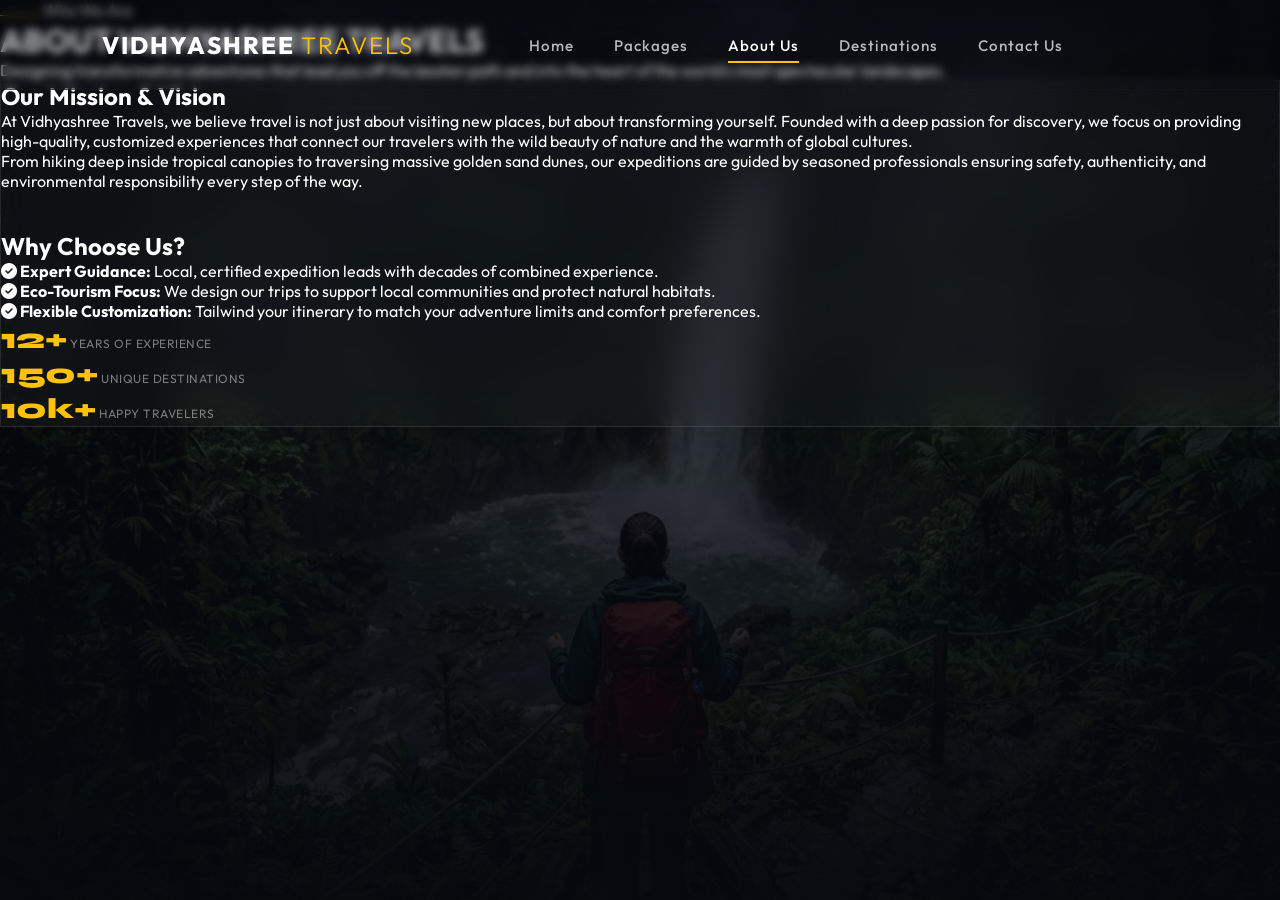
==== about.html @ 2313d45e "Auto-sync: updated about.html" ====
<!DOCTYPE html>
<html lang="en">
<head>
    <meta charset="UTF-8">
    <meta name="viewport" content="width=device-width, initial-scale=1.0">
    <title>About Us | Vidhyashree Travels</title>
    <!-- Google Fonts -->
    <link rel="preconnect" href="https://fonts.googleapis.com">
    <link rel="preconnect" href="https://fonts.gstatic.com" crossorigin>
    <link href="https://fonts.googleapis.com/css2?family=Outfit:wght@300;400;500;600;700;800&family=Syne:wght@700;800&display=swap" rel="stylesheet">
    <!-- FontAwesome for icons -->
    <link rel="stylesheet" href="https://cdnjs.cloudflare.com/ajax/libs/font-awesome/6.4.0/css/all.min.css">
    <!-- Main Stylesheet -->
    <link rel="stylesheet" href="styles.css">
</head>
<body class="sub-page">
    <!-- Static Background Image for consistent theme -->
    <div class="bg-slides">
        <div class="bg-slide active" style="background-image: url('assets/hero-bg.png');"></div>
    </div>
    <div class="bg-overlay"></div>

    <!-- Header Navigation -->
    <header class="site-header">
        <div class="logo">
            <a href="index.html" id="header-logo">
                <span class="logo-bold">VIDHYASHREE</span>
                <span class="logo-light">TRAVELS</span>
            </a>
        </div>
        <nav class="nav-menu">
            <ul>
                <li><a href="index.html" class="nav-link">Home</a></li>
                <li><a href="packages.html" class="nav-link">Packages</a></li>
                <li><a href="about.html" class="nav-link active">About Us</a></li>
                <li><a href="destinations.html" class="nav-link">Destinations</a></li>
                <li><a href="contact.html" class="nav-link">Contact Us</a></li>
            </ul>
        </nav>
        <div class="header-actions">
            <button class="mobile-menu-toggle" aria-label="Toggle Menu" id="btn-menu-toggle">
                <span class="bar"></span>
                <span class="bar"></span>
                <span class="bar"></span>
            </button>
        </div>
    </header>

    <!-- Main Content Container -->
    <main class="page-main-content">
        <div class="page-header-container">
            <span class="page-subtitle"><span class="sub-line"></span> Who We Are</span>
            <h1 class="page-main-title">ABOUT VIDHYASHREE TRAVELS</h1>
            <p class="page-description">Designing transformative adventures that lead you off the beaten path and into the heart of the world's most spectacular landscapes.</p>
        </div>

        <!-- About Details Panel -->
        <div class="about-main-container glass-panel">
            <div class="about-text-content">
                <h2>Our Mission & Vision</h2>
                <p>At Vidhyashree Travels, we believe travel is not just about visiting new places, but about transforming yourself. Founded with a deep passion for discovery, we focus on providing high-quality, customized experiences that connect our travelers with the wild beauty of nature and the warmth of global cultures.</p>
                <p>From hiking deep inside tropical canopies to traversing massive golden sand dunes, our expeditions are guided by seasoned professionals ensuring safety, authenticity, and environmental responsibility every step of the way.</p>
                
                <h2 style="margin-top: 2.5rem;">Why Choose Us?</h2>
                <ul class="why-us-list">
                    <li><i class="fa-solid fa-circle-check"></i> <strong>Expert Guidance:</strong> Local, certified expedition leads with decades of combined experience.</li>
                    <li><i class="fa-solid fa-circle-check"></i> <strong>Eco-Tourism Focus:</strong> We design our trips to support local communities and protect natural habitats.</li>
                    <li><i class="fa-solid fa-circle-check"></i> <strong>Flexible Customization:</strong> Tailwind your itinerary to match your adventure limits and comfort preferences.</li>
                </ul>
            </div>

            <!-- Stats Showcase -->
            <div class="about-stats-panel">
                <div class="stat-large">
                    <span class="stat-num">12+</span>
                    <span class="stat-label">Years of Experience</span>
                </div>
                <div class="stat-large">
                    <span class="stat-num">150+</span>
                    <span class="stat-label">Unique Destinations</span>
                </div>
                <div class="stat-large">
                    <span class="stat-num">10k+</span>
                    <span class="stat-label">Happy Travelers</span>
                </div>
            </div>
        </div>
    </main>

    <!-- Script imports -->
    <script src="script.js"></script>
</body>
</html>
---- styles.css ----
/* -------------------------------------------------------------
   Vidhyashree Travels - Core CSS Stylesheet
   Premium Glassmorphic Design System
------------------------------------------------------------- */

/* Custom Fonts & Variables */
:root {
    --font-primary: 'Outfit', sans-serif;
    --font-display: 'Syne', sans-serif;

    /* Colors */
    --color-bg-dark: #07090e;
    --color-primary: hsl(45, 100%, 52%); /* Vibrant Gold */
    --color-primary-hover: hsl(45, 100%, 45%);
    --color-text-white: #ffffff;
    --color-text-muted: rgba(255, 255, 255, 0.7);
    --color-text-dim: rgba(255, 255, 255, 0.45);
    
    /* Glassmorphism */
    --glass-bg: rgba(255, 255, 255, 0.05);
    --glass-bg-hover: rgba(255, 255, 255, 0.08);
    --glass-border: rgba(255, 255, 255, 0.1);
    --glass-border-focus: rgba(255, 255, 255, 0.25);
    --glass-shadow: 0 8px 32px 0 rgba(0, 0, 0, 0.37);
    --glass-blur: blur(12px);
    
    /* Transitions */
    --transition-fast: 0.25s cubic-bezier(0.4, 0, 0.2, 1);
    --transition-medium: 0.5s cubic-bezier(0.4, 0, 0.2, 1);
    --transition-slow: 0.8s cubic-bezier(0.4, 0, 0.2, 1);
    
    /* Layout */
    --header-height: 90px;
    --side-padding: 8%;
}

/* Reset and Global Setup */
* {
    margin: 0;
    padding: 0;
    box-sizing: border-box;
}

html {
    scroll-behavior: smooth;
    overflow-x: hidden;
}

body {
    font-family: var(--font-primary);
    background-color: var(--color-bg-dark);
    color: var(--color-text-white);
    min-height: 100vh;
    overflow-x: hidden;
    position: relative;
}

a {
    color: inherit;
    text-decoration: none;
}

button {
    background: none;
    border: none;
    font-family: inherit;
    color: inherit;
    cursor: pointer;
    outline: none;
}

ul {
    list-style: none;
}

/* -------------------------------------------------------------
   Background Image Slideshow System
------------------------------------------------------------- */
.bg-slides {
    position: fixed;
    top: 0;
    left: 0;
    width: 100%;
    height: 100%;
    z-index: -2;
    overflow: hidden;
}

.bg-slide {
    position: absolute;
    top: 0;
    left: 0;
    width: 100%;
    height: 100%;
    background-size: cover;
    background-position: center;
    background-repeat: no-repeat;
    opacity: 0;
    transform: scale(1.1);
    transition: opacity var(--transition-slow), transform 10s ease-out;
}

.bg-slide.active {
    opacity: 0.35; /* Dark, moody overlay image opacity */
    transform: scale(1.0);
    z-index: -1;
}

.bg-overlay {
    position: fixed;
    top: 0;
    left: 0;
    width: 100%;
    height: 100%;
    z-index: -1;
    background: linear-gradient(
        to bottom, 
        rgba(7, 9, 14, 0.8) 0%,
        rgba(7, 9, 14, 0.45) 50%,
        rgba(7, 9, 14, 0.9) 100%
    );
}

/* -------------------------------------------------------------
   Site Header & Navigation
------------------------------------------------------------- */
.site-header {
    width: 100%;
    height: var(--header-height);
    display: flex;
    justify-content: space-between;
    align-items: center;
    padding: 0 var(--side-padding);
    position: fixed;
    top: 0;
    left: 0;
    z-index: 100;
    background: linear-gradient(to bottom, rgba(7, 9, 14, 0.5), transparent);
    backdrop-filter: blur(4px);
    border-bottom: 1px solid rgba(255, 255, 255, 0.03);
}

.logo {
    font-size: 1.5rem;
    font-weight: 800;
    letter-spacing: 2px;
}

.logo-bold {
    color: var(--color-text-white);
}

.logo-light {
    color: var(--color-primary);
    font-weight: 300;
}

.nav-menu ul {
    display: flex;
    gap: 2.5rem;
}

.nav-link {
    font-size: 0.95rem;
    font-weight: 500;
    letter-spacing: 1px;
    color: var(--color-text-muted);
    transition: color var(--transition-fast);
    position: relative;
    padding: 0.5rem 0;
}

.nav-link:hover, .nav-link.active {
    color: var(--color-text-white);
}

.nav-link::after {
    content: '';
    position: absolute;
    bottom: 0;
    left: 0;
    width: 0;
    height: 2px;
    background-color: var(--color-primary);
    transition: width var(--transition-fast);
}

.nav-link:hover::after, .nav-link.active::after {
    width: 100%;
}

.header-actions {
    display: flex;
    align-items: center;
    gap: 1.5rem;
}

.icon-btn {
    width: 44px;
    height: 44px;
    display: flex;
    justify-content: center;
    align-items: center;
    border-radius: 50%;
    border: 1px solid var(--glass-border);
    background: var(--glass-bg);
    font-size: 1rem;
    transition: all var(--transition-fast);
}

.icon-btn:hover {
    background: var(--color-primary);
    color: var(--color-bg-dark);
    border-color: var(--color-primary);
    transform: translateY(-2px);
}

.mobile-menu-toggle {
    display: none;
    flex-direction: column;
    justify-content: space-between;
    width: 30px;
    height: 21px;
}

.mobile-menu-toggle .bar {
    height: 3px;
    width: 100%;
    background-color: var(--color-text-white);
    border-radius: 10px;
    transition: all var(--transition-fast);
}

/* -------------------------------------------------------------
   Hero Container
------------------------------------------------------------- */
.hero-container {
    min-height: 100vh;
    padding: calc(var(--header-height) + 2rem) var(--side-padding) 3rem var(--side-padding);
    display: grid;
    grid-template-columns: 1.1fr 0.9fr;
    align-items: center;
    gap: 4rem;
}

.hero-content {
    display: flex;
    flex-direction: column;
    justify-content: center;
    height: 100%;
}

/* Text Slideshow System */
.text-slider {
    position: relative;
    min-height: 380px; /* Pre-allocates text height to prevent content layout shifts */
}

.text-slide-item {
    position: absolute;
    top: 0;
    left: 0;
    width: 100%;
    opacity: 0;
    pointer-events: none;
    transform: translateY(30px);
    transition: opacity var(--transition-medium), transform var(--transition-medium);
}

.text-slide-item.active {
    opacity: 1;
    pointer-events: auto;
    transform: translateY(0);
    position: relative;
}

.subtitle {
    display: flex;
    align-items: center;
    gap: 1rem;
    font-size: 0.9rem;
    text-transform: uppercase;
    letter-spacing: 3px;
    color: var(--color-primary);
    font-weight: 600;
    margin-bottom: 1.5rem;
}

.sub-line {
    display: inline-block;
    width: 40px;
    height: 1.5px;
    background-color: var(--color-primary);
}

.main-title {
    font-family: var(--font-display);
    font-size: 4.8rem;
    line-height: 1.05;
    font-weight: 800;
    letter-spacing: -1px;
    margin-bottom: 2rem;
    text-transform: uppercase;
}

.description {
    font-size: 1.05rem;
    line-height: 1.7;
    color: var(--color-text-muted);
    max-width: 540px;
}

/* Call To Action Container */
.cta-actions {
    display: flex;
    align-items: center;
    gap: 1.5rem;
    margin-top: 2.5rem;
}

.save-badge-btn {
    width: 56px;
    height: 56px;
    border-radius: 50%;
    background: var(--color-primary);
    color: var(--color-bg-dark);
    display: flex;
    justify-content: center;
    align-items: center;
    font-size: 1.25rem;
    transition: all var(--transition-fast);
    box-shadow: 0 4px 15px rgba(255, 193, 7, 0.3);
}

.save-badge-btn:hover {
    transform: scale(1.08) rotate(-10deg);
    background: var(--color-text-white);
    box-shadow: 0 4px 20px rgba(255, 255, 255, 0.4);
}

.primary-cta-btn {
    height: 56px;
    padding: 0 2.5rem;
    border-radius: 30px;
    border: 1px solid var(--glass-border);
    background: var(--glass-bg);
    display: flex;
    align-items: center;
    gap: 1.25rem;
    font-weight: 700;
    font-size: 0.9rem;
    letter-spacing: 2px;
    transition: all var(--transition-fast);
    backdrop-filter: var(--glass-blur);
}

.primary-cta-btn:hover {
    border-color: var(--color-text-white);
    background: var(--color-text-white);
    color: var(--color-bg-dark);
    transform: translateX(5px);
}

.primary-cta-btn i {
    font-size: 0.85rem;
    transition: transform var(--transition-fast);
}

.primary-cta-btn:hover i {
    transform: translateX(4px);
}

/* -------------------------------------------------------------
   Carousel Cards Showcase
------------------------------------------------------------- */
.carousel-showcase {
    display: flex;
    flex-direction: column;
    gap: 2.5rem;
    height: 100%;
    justify-content: flex-end;
}

.cards-track {
    display: flex;
    gap: 1.25rem;
    height: 380px;
    align-items: flex-end;
    overflow: visible;
}

.carousel-card {
    flex: 0 0 160px;
    height: 240px;
    border-radius: 20px;
    overflow: hidden;
    position: relative;
    cursor: pointer;
    border: 1px solid var(--glass-border);
    transition: all var(--transition-medium);
    box-shadow: var(--glass-shadow);
}

.carousel-card:hover {
    transform: translateY(-10px);
    border-color: var(--glass-border-focus);
}

.carousel-card.active {
    flex: 0 0 220px;
    height: 320px;
    border-color: var(--color-primary);
    box-shadow: 0 10px 30px rgba(255, 193, 7, 0.15);
}

.card-bg {
    position: absolute;
    top: 0;
    left: 0;
    width: 100%;
    height: 100%;
    background-size: cover;
    background-position: center;
    transition: transform var(--transition-slow);
}

.carousel-card:hover .card-bg {
    transform: scale(1.1);
}

/* Custom dark overlay on card backgrounds */
.carousel-card::after {
    content: '';
    position: absolute;
    top: 0;
    left: 0;
    width: 100%;
    height: 100%;
    background: linear-gradient(to top, rgba(7, 9, 14, 0.8) 0%, rgba(7, 9, 14, 0) 60%);
    z-index: 1;
}

.card-info {
    position: absolute;
    bottom: 20px;
    left: 20px;
    z-index: 2;
    display: flex;
    flex-direction: column;
    gap: 0.25rem;
}

.card-num {
    font-size: 0.9rem;
    font-weight: 500;
    color: var(--color-primary);
}

.card-title {
    font-size: 1.15rem;
    font-weight: 700;
    letter-spacing: 0.5px;
    color: var(--color-text-white);
    opacity: 0.85;
    transition: opacity var(--transition-fast);
}

.carousel-card.active .card-title {
    opacity: 1;
    font-size: 1.3rem;
}

/* Slider Controls & Progress Panel */
.slider-panel {
    display: flex;
    align-items: center;
    gap: 2.5rem;
    margin-top: 1rem;
}

.arrow-buttons {
    display: flex;
    gap: 1rem;
}

.slider-arrow {
    width: 48px;
    height: 48px;
    border-radius: 50%;
    border: 1px solid var(--glass-border);
    display: flex;
    justify-content: center;
    align-items: center;
    font-size: 0.9rem;
    transition: all var(--transition-fast);
    backdrop-filter: var(--glass-blur);
}

.slider-arrow:hover {
    border-color: var(--color-text-white);
    background: var(--color-text-white);
    color: var(--color-bg-dark);
    transform: scale(1.05);
}

.progress-bar-container {
    flex: 1;
    height: 2px;
    background: rgba(255, 255, 255, 0.1);
    position: relative;
    border-radius: 2px;
}

.progress-bar-fill {
    position: absolute;
    top: 0;
    left: 0;
    height: 100%;
    width: 20%; /* Will be set dynamically by Javascript */
    background: var(--color-primary);
    box-shadow: 0 0 8px var(--color-primary);
    border-radius: 2px;
    transition: width var(--transition-medium);
}

.slide-indicator {
    font-family: var(--font-display);
    font-size: 2.5rem;
    font-weight: 800;
    letter-spacing: -1px;
    color: var(--color-text-white);
    min-width: 50px;
    text-align: right;
}

/* -------------------------------------------------------------
   Glassmorphism Modal System
------------------------------------------------------------- */
.modal-overlay {
    position: fixed;
    top: 0;
    left: 0;
    width: 100%;
    height: 100%;
    background: rgba(7, 9, 14, 0.7);
    backdrop-filter: blur(15px);
    z-index: 200;
    display: flex;
    justify-content: center;
    align-items: center;
    opacity: 0;
    pointer-events: none;
    transition: opacity var(--transition-medium);
    padding: 1.5rem;
}

.modal-overlay.active {
    opacity: 1;
    pointer-events: auto;
}

.modal-box {
    width: 100%;
    max-width: 600px;
    background: rgba(20, 24, 35, 0.65);
    border: 1px solid var(--glass-border);
    border-radius: 28px;
    padding: 3rem;
    position: relative;
    box-shadow: var(--glass-shadow);
    transform: translateY(40px);
    transition: transform var(--transition-medium);
}

.modal-overlay.active .modal-box {
    transform: translateY(0);
}

.glass-panel {
    background: rgba(255, 255, 255, 0.03);
    backdrop-filter: blur(20px);
    border: 1px solid var(--glass-border);
}

.modal-close {
    position: absolute;
    top: 25px;
    right: 25px;
    font-size: 2rem;
    color: var(--color-text-dim);
    line-height: 1;
    transition: color var(--transition-fast);
}

.modal-close:hover {
    color: var(--color-text-white);
}

/* Form Styles */
.modal-box h2 {
    font-family: var(--font-display);
    font-size: 2rem;
    text-transform: uppercase;
    letter-spacing: 1px;
    margin-bottom: 0.5rem;
}

.modal-header p {
    color: var(--color-text-muted);
    font-size: 0.95rem;
    margin-bottom: 2rem;
}

.inquiry-form {
    display: flex;
    flex-direction: column;
    gap: 1.25rem;
    transition: opacity var(--transition-fast);
}

.form-group {
    display: flex;
    flex-direction: column;
    gap: 0.5rem;
}

.form-row {
    display: grid;
    grid-template-columns: 1fr 1fr;
    gap: 1.25rem;
}

label {
    font-size: 0.85rem;
    text-transform: uppercase;
    letter-spacing: 1.5px;
    color: var(--color-text-muted);
    font-weight: 600;
}

input, select, textarea {
    width: 100%;
    padding: 1rem 1.25rem;
    border-radius: 12px;
    border: 1px solid var(--glass-border);
    background: rgba(255, 255, 255, 0.02);
    color: var(--color-text-white);
    font-family: inherit;
    font-size: 0.95rem;
    transition: all var(--transition-fast);
}

input:focus, select:focus, textarea:focus {
    border-color: var(--color-primary);
    background: rgba(255, 255, 255, 0.05);
    outline: none;
    box-shadow: 0 0 10px rgba(255, 193, 7, 0.1);
}

select option {
    background-color: #141823;
    color: var(--color-text-white);
}

textarea {
    resize: none;
}

.submit-btn {
    background: var(--color-primary);
    color: var(--color-bg-dark);
    font-weight: 700;
    font-size: 0.95rem;
    letter-spacing: 2px;
    text-transform: uppercase;
    padding: 1.15rem;
    border-radius: 12px;
    transition: all var(--transition-fast);
    margin-top: 1rem;
    box-shadow: 0 4px 15px rgba(255, 193, 7, 0.25);
}

.submit-btn:hover {
    background: var(--color-text-white);
    color: var(--color-bg-dark);
    box-shadow: 0 4px 20px rgba(255, 255, 255, 0.3);
    transform: translateY(-2px);
}

/* Success State */
.success-message {
    display: none;
    flex-direction: column;
    align-items: center;
    text-align: center;
    padding: 2rem 0;
}

.success-message i {
    font-size: 4rem;
    color: #2ecc71;
    margin-bottom: 1.5rem;
    animation: scaleUp 0.5s ease;
}

.success-message h3 {
    font-size: 1.5rem;
    margin-bottom: 0.75rem;
}

.success-message p {
    color: var(--color-text-muted);
    max-width: 380px;
    line-height: 1.6;
}

/* Search Modal Specifics */
#search-modal .search-input-wrapper {
    display: flex;
    gap: 0.75rem;
    margin: 2rem 0 1.5rem 0;
}

#search-modal input {
    font-size: 1.2rem;
    padding: 1.15rem 1.5rem;
    border-radius: 16px;
}

.search-submit {
    width: 60px;
    height: 60px;
    border-radius: 16px;
    background: var(--color-primary);
    color: var(--color-bg-dark);
    display: flex;
    justify-content: center;
    align-items: center;
    font-size: 1.25rem;
    transition: all var(--transition-fast);
}

.search-submit:hover {
    background: var(--color-text-white);
    transform: scale(1.03);
}

.trending-tags {
    display: flex;
    gap: 0.75rem;
    align-items: center;
    flex-wrap: wrap;
}

.trending-tags span {
    font-size: 0.85rem;
    color: var(--color-text-dim);
}

.tag {
    font-size: 0.85rem;
    padding: 0.4rem 1rem;
    border-radius: 20px;
    border: 1px solid var(--glass-border);
    background: var(--glass-bg);
    transition: all var(--transition-fast);
}

.tag:hover {
    border-color: var(--color-primary);
    color: var(--color-primary);
}

/* -------------------------------------------------------------
   Content Panels (About, Packages, Contact)
------------------------------------------------------------- */
.content-panel {
    position: fixed;
    top: 0;
    right: 0;
    width: 100%;
    max-width: 500px;
    height: 100%;
    z-index: 150;
    transform: translateX(100%);
    transition: transform var(--transition-medium);
}

.content-panel.active {
    transform: translateX(0);
}

.panel-content {
    width: 100%;
    height: 100%;
    padding: calc(var(--header-height) + 2rem) 3rem 3rem 3rem;
    display: flex;
    flex-direction: column;
    justify-content: center;
    border-left: 1px solid var(--glass-border);
    box-shadow: -10px 0 30px rgba(0, 0, 0, 0.5);
}

.panel-close {
    position: absolute;
    top: calc(var(--header-height) - 45px);
    left: 30px;
    font-size: 2rem;
    color: var(--color-text-dim);
    transition: color var(--transition-fast);
}

.panel-close:hover {
    color: var(--color-text-white);
}

.panel-content h2 {
    font-family: var(--font-display);
    font-size: 2.2rem;
    text-transform: uppercase;
    letter-spacing: 1px;
    margin-bottom: 1.5rem;
    border-bottom: 2px solid var(--color-primary);
    padding-bottom: 0.5rem;
    display: inline-block;
}

.panel-content p {
    font-size: 1rem;
    line-height: 1.8;
    color: var(--color-text-muted);
    margin-bottom: 2rem;
}

/* Stats */
.panel-stats {
    display: grid;
    grid-template-columns: repeat(3, 1fr);
    gap: 1.5rem;
    margin-top: 1rem;
}

.stat {
    display: flex;
    flex-direction: column;
    align-items: center;
    text-align: center;
    padding: 1rem;
    border-radius: 16px;
    background: rgba(255, 255, 255, 0.02);
    border: 1px solid var(--glass-border);
}

.stat-num {
    font-family: var(--font-display);
    font-size: 1.8rem;
    font-weight: 800;
    color: var(--color-primary);
}

.stat-label {
    font-size: 0.75rem;
    text-transform: uppercase;
    letter-spacing: 0.5px;
    color: var(--color-text-dim);
    margin-top: 0.25rem;
}

/* Packages Grid */
.packages-grid {
    display: flex;
    flex-direction: column;
    gap: 1.25rem;
    overflow-y: auto;
    padding-right: 0.5rem;
}

.packages-grid::-webkit-scrollbar {
    width: 4px;
}

.packages-grid::-webkit-scrollbar-thumb {
    background: var(--glass-border);
    border-radius: 4px;
}

.package-card {
    padding: 1.5rem;
    border-radius: 16px;
    background: rgba(255, 255, 255, 0.02);
    border: 1px solid var(--glass-border);
    display: flex;
    flex-direction: column;
    gap: 0.5rem;
    transition: all var(--transition-fast);
}

.package-card:hover {
    border-color: var(--glass-border-focus);
    background: rgba(255, 255, 255, 0.04);
}

.package-card h4 {
    font-size: 1.15rem;
    font-weight: 700;
}

.package-card .price {
    font-size: 0.95rem;
    color: var(--color-primary);
    font-weight: 600;
}

.package-card p {
    font-size: 0.85rem;
    line-height: 1.6;
    margin-bottom: 0.5rem;
}

.package-book {
    align-self: flex-start;
    padding: 0.5rem 1.25rem;
    border-radius: 20px;
    background: var(--glass-bg);
    border: 1px solid var(--glass-border);
    font-size: 0.8rem;
    font-weight: 600;
    letter-spacing: 1px;
    text-transform: uppercase;
    transition: all var(--transition-fast);
}

.package-book:hover {
    background: var(--color-primary);
    color: var(--color-bg-dark);
    border-color: var(--color-primary);
}

/* Contact Details */
.contact-details {
    display: flex;
    flex-direction: column;
    gap: 1rem;
    margin-bottom: 2rem;
}

.contact-details p {
    margin-bottom: 0;
    display: flex;
    align-items: center;
    gap: 1rem;
    font-size: 0.95rem;
}

.contact-details i {
    color: var(--color-primary);
    font-size: 1.1rem;
    width: 20px;
}

.social-links {
    display: flex;
    gap: 1.25rem;
    margin-top: 1rem;
}

.social-links a {
    width: 44px;
    height: 44px;
    border-radius: 50%;
    border: 1px solid var(--glass-border);
    display: flex;
    justify-content: center;
    align-items: center;
    font-size: 1.1rem;
    transition: all var(--transition-fast);
}

.social-links a:hover {
    border-color: var(--color-primary);
    color: var(--color-primary);
    transform: translateY(-3px);
}

/* -------------------------------------------------------------
   Media Queries & Mobile Optimization
------------------------------------------------------------- */
@media (max-width: 1200px) {
    .main-title {
        font-size: 3.8rem;
    }
    .hero-container {
        gap: 2rem;
    }
}

@media (max-width: 992px) {
    :root {
        --header-height: 80px;
    }
    
    .hero-container {
        grid-template-columns: 1fr;
        grid-template-rows: auto auto;
        padding-top: calc(var(--header-height) + 1rem);
        gap: 3rem;
        text-align: center;
    }
    
    .hero-content {
        align-items: center;
    }
    
    .text-slider {
        min-height: 260px;
    }
    
    .text-slide-item {
        position: relative;
        display: none;
    }
    
    .text-slide-item.active {
        display: block;
    }
    
    .subtitle {
        justify-content: center;
    }
    
    .description {
        margin: 0 auto;
    }
    
    .cta-actions {
        justify-content: center;
    }
    
    .carousel-showcase {
        width: 100%;
        align-items: center;
    }
    
    .cards-track {
        justify-content: center;
        width: 100%;
    }
    
    .slider-panel {
        width: 100%;
        max-width: 500px;
    }
}

@media (max-width: 768px) {
    --side-padding: 5%;
    
    .nav-menu {
        position: fixed;
        top: var(--header-height);
        left: 0;
        width: 100%;
        height: calc(100vh - var(--header-height));
        background: rgba(7, 9, 14, 0.95);
        backdrop-filter: blur(15px);
        transform: translateY(-100%);
        transition: transform var(--transition-medium);
        z-index: 99;
        display: flex;
        justify-content: center;
        align-items: center;
        border-top: 1px solid var(--glass-border);
    }
    
    .nav-menu.active {
        transform: translateY(0);
    }
    
    .nav-menu ul {
        flex-direction: column;
        align-items: center;
        gap: 2rem;
    }
    
    .nav-link {
        font-size: 1.25rem;
    }
    
    .mobile-menu-toggle {
        display: flex;
    }
    
    /* Toggle Active State */
    .mobile-menu-toggle.active .bar:nth-child(1) {
        transform: translateY(9px) rotate(45deg);
    }
    
    .mobile-menu-toggle.active .bar:nth-child(2) {
        opacity: 0;
    }
    
    .mobile-menu-toggle.active .bar:nth-child(3) {
        transform: translateY(-9px) rotate(-45deg);
    }
    
    .main-title {
        font-size: 2.8rem;
    }
    
    .cards-track {
        height: 280px;
    }
    
    .carousel-card {
        flex: 0 0 110px;
        height: 180px;
        border-radius: 12px;
    }
    
    .carousel-card.active {
        flex: 0 0 150px;
        height: 240px;
    }
    
    .card-title {
        font-size: 0.95rem;
    }
    
    .carousel-card.active .card-title {
        font-size: 1.05rem;
    }
    
    .modal-box {
        padding: 2rem;
        border-radius: 20px;
    }
    
    .form-row {
        grid-template-columns: 1fr;
        gap: 1.25rem;
    }
    
    .content-panel {
        max-width: 100%;
    }
}

/* -------------------------------------------------------------
   Keyframes Animations
------------------------------------------------------------- */
@keyframes scaleUp {
    from {
        transform: scale(0.8);
        opacity: 0;
    }
    to {
        transform: scale(1);
        opacity: 1;
    }
}
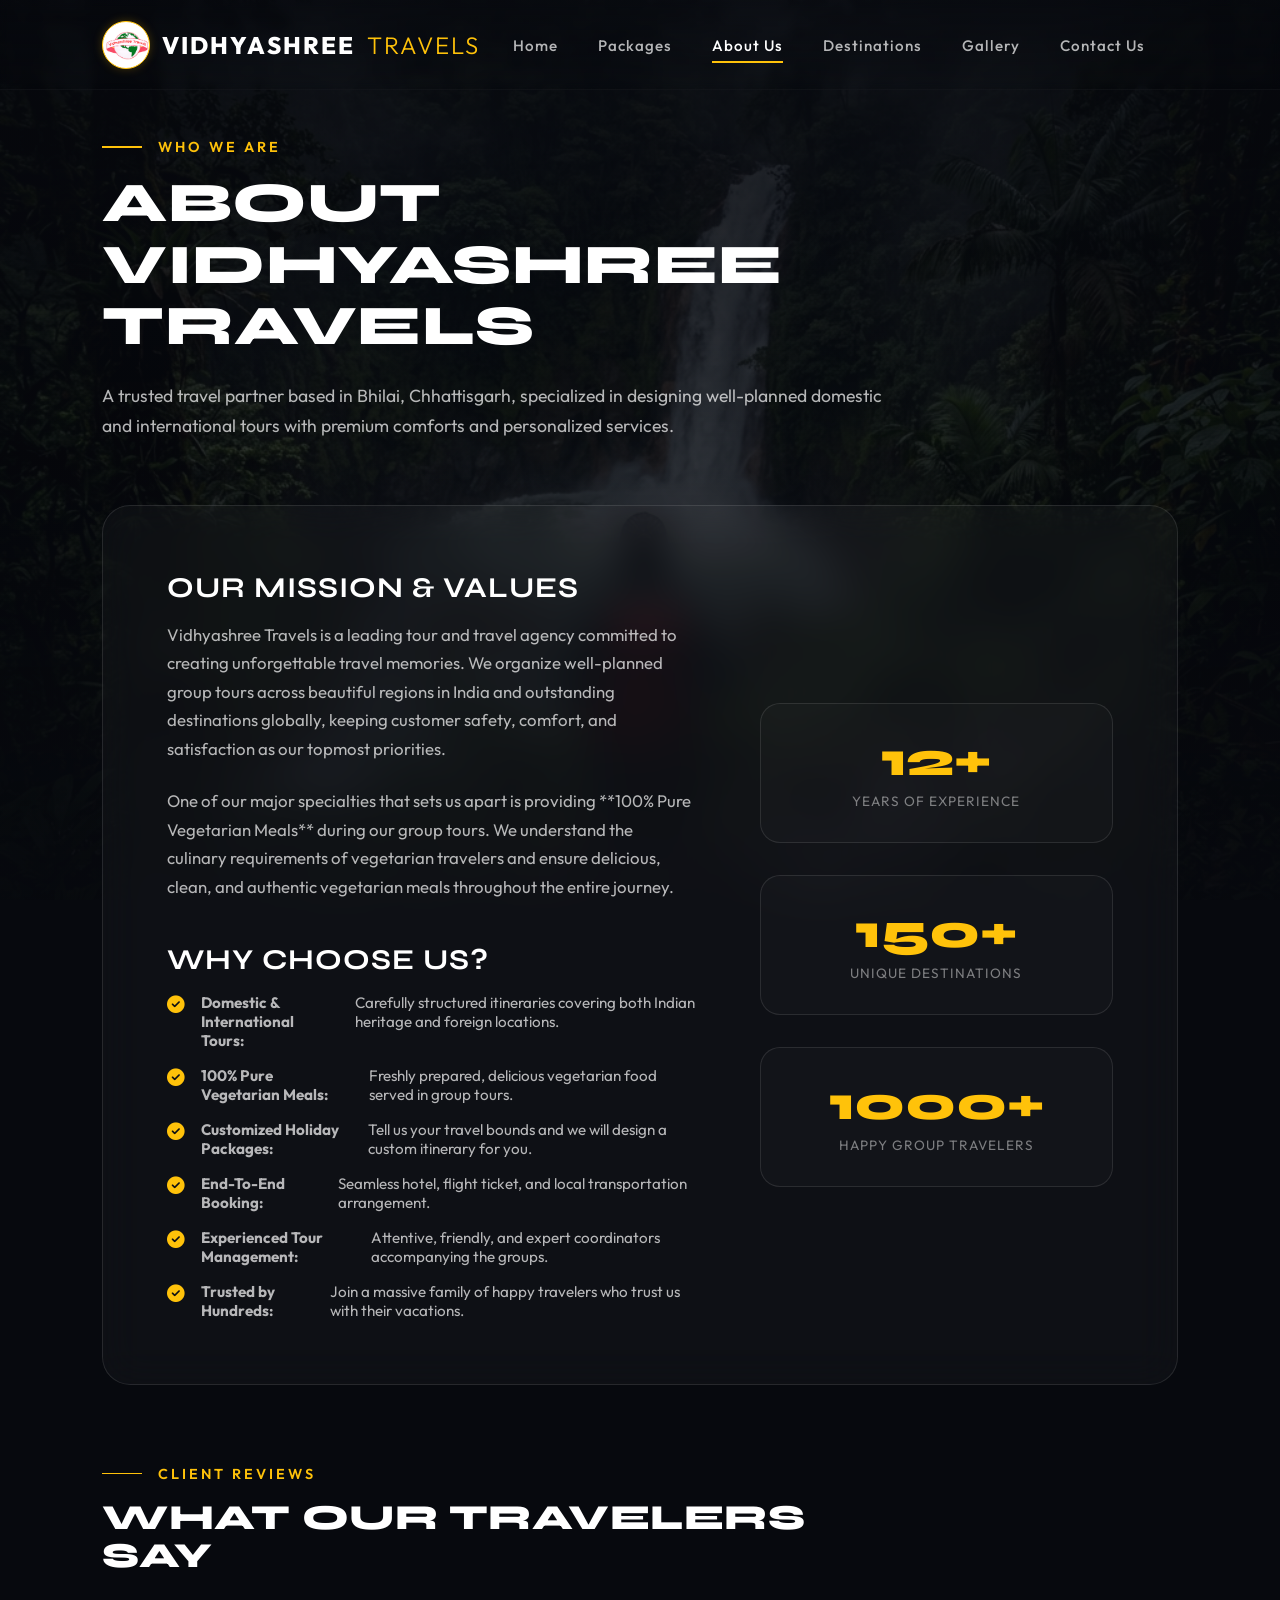
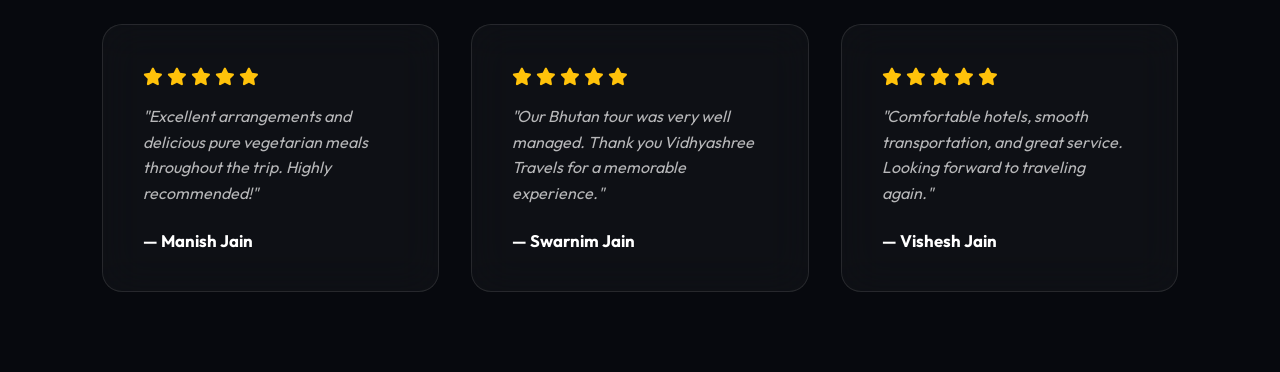
==== commit b1bd6211: "Auto-sync: updated about.html" ====
--- a/about.html
+++ b/about.html
@@ -24,6 +24,7 @@
     <header class="site-header">
         <div class="logo">
             <a href="index.html" id="header-logo">
+                <img src="assets/logo.png" alt="Vidhyashree Travels Logo" class="logo-img">
                 <span class="logo-bold">VIDHYASHREE</span>
                 <span class="logo-light">TRAVELS</span>
             </a>
@@ -34,6 +35,7 @@
                 <li><a href="packages.html" class="nav-link">Packages</a></li>
                 <li><a href="about.html" class="nav-link active">About Us</a></li>
                 <li><a href="destinations.html" class="nav-link">Destinations</a></li>
+                <li><a href="gallery.html" class="nav-link">Gallery</a></li>
                 <li><a href="contact.html" class="nav-link">Contact Us</a></li>
             </ul>
         </nav>
@@ -51,21 +53,24 @@
         <div class="page-header-container">
             <span class="page-subtitle"><span class="sub-line"></span> Who We Are</span>
             <h1 class="page-main-title">ABOUT VIDHYASHREE TRAVELS</h1>
-            <p class="page-description">Designing transformative adventures that lead you off the beaten path and into the heart of the world's most spectacular landscapes.</p>
+            <p class="page-description">A trusted travel partner based in Bhilai, Chhattisgarh, specialized in designing well-planned domestic and international tours with premium comforts and personalized services.</p>
         </div>
 
         <!-- About Details Panel -->
         <div class="about-main-container glass-panel">
             <div class="about-text-content">
-                <h2>Our Mission & Vision</h2>
-                <p>At Vidhyashree Travels, we believe travel is not just about visiting new places, but about transforming yourself. Founded with a deep passion for discovery, we focus on providing high-quality, customized experiences that connect our travelers with the wild beauty of nature and the warmth of global cultures.</p>
-                <p>From hiking deep inside tropical canopies to traversing massive golden sand dunes, our expeditions are guided by seasoned professionals ensuring safety, authenticity, and environmental responsibility every step of the way.</p>
+                <h2>Our Mission & Values</h2>
+                <p>Vidhyashree Travels is a leading tour and travel agency committed to creating unforgettable travel memories. We organize well-planned group tours across beautiful regions in India and outstanding destinations globally, keeping customer safety, comfort, and satisfaction as our topmost priorities.</p>
+                <p>One of our major specialties that sets us apart is providing **100% Pure Vegetarian Meals** during our group tours. We understand the culinary requirements of vegetarian travelers and ensure delicious, clean, and authentic vegetarian meals throughout the entire journey.</p>
                 
                 <h2 style="margin-top: 2.5rem;">Why Choose Us?</h2>
                 <ul class="why-us-list">
-                    <li><i class="fa-solid fa-circle-check"></i> <strong>Expert Guidance:</strong> Local, certified expedition leads with decades of combined experience.</li>
-                    <li><i class="fa-solid fa-circle-check"></i> <strong>Eco-Tourism Focus:</strong> We design our trips to support local communities and protect natural habitats.</li>
-                    <li><i class="fa-solid fa-circle-check"></i> <strong>Flexible Customization:</strong> Tailwind your itinerary to match your adventure limits and comfort preferences.</li>
+                    <li><i class="fa-solid fa-circle-check"></i> <strong>Domestic & International Tours:</strong> Carefully structured itineraries covering both Indian heritage and foreign locations.</li>
+                    <li><i class="fa-solid fa-circle-check"></i> <strong>100% Pure Vegetarian Meals:</strong> Freshly prepared, delicious vegetarian food served in group tours.</li>
+                    <li><i class="fa-solid fa-circle-check"></i> <strong>Customized Holiday Packages:</strong> Tell us your travel bounds and we will design a custom itinerary for you.</li>
+                    <li><i class="fa-solid fa-circle-check"></i> <strong>End-To-End Booking:</strong> Seamless hotel, flight ticket, and local transportation arrangement.</li>
+                    <li><i class="fa-solid fa-circle-check"></i> <strong>Experienced Tour Management:</strong> Attentive, friendly, and expert coordinators accompanying the groups.</li>
+                    <li><i class="fa-solid fa-circle-check"></i> <strong>Trusted by Hundreds:</strong> Join a massive family of happy travelers who trust us with their vacations.</li>
                 </ul>
             </div>
 
@@ -80,8 +85,54 @@
                     <span class="stat-label">Unique Destinations</span>
                 </div>
                 <div class="stat-large">
-                    <span class="stat-num">10k+</span>
-                    <span class="stat-label">Happy Travelers</span>
+                    <span class="stat-num">1000+</span>
+                    <span class="stat-label">Happy Group Travelers</span>
+                </div>
+            </div>
+        </div>
+
+        <!-- Testimonials Section -->
+        <div class="testimonials-container" style="margin-top: 5rem;">
+            <div class="page-header-container" style="margin-bottom: 3rem;">
+                <span class="page-subtitle"><span class="sub-line"></span> Client Reviews</span>
+                <h2 class="page-main-title" style="font-size: 2.2rem; margin-bottom: 0.5rem;">WHAT OUR TRAVELERS SAY</h2>
+            </div>
+            <div class="testimonials-grid" style="display: grid; grid-template-columns: repeat(auto-fit, minmax(300px, 1fr)); gap: 2rem;">
+                <!-- Review 1 -->
+                <div class="testimonial-card glass-panel" style="padding: 2.5rem; border-radius: 20px;">
+                    <div class="stars" style="color: var(--color-primary); margin-bottom: 1rem; font-size: 1.1rem;">
+                        <i class="fa-solid fa-star"></i>
+                        <i class="fa-solid fa-star"></i>
+                        <i class="fa-solid fa-star"></i>
+                        <i class="fa-solid fa-star"></i>
+                        <i class="fa-solid fa-star"></i>
+                    </div>
+                    <p style="font-style: italic; line-height: 1.6; color: var(--color-text-muted); margin-bottom: 1.5rem;">"Excellent arrangements and delicious pure vegetarian meals throughout the trip. Highly recommended!"</p>
+                    <h4 style="font-weight: 700; color: var(--color-text-white); font-size: 1.05rem;">— Manish Jain</h4>
+                </div>
+                <!-- Review 2 -->
+                <div class="testimonial-card glass-panel" style="padding: 2.5rem; border-radius: 20px;">
+                    <div class="stars" style="color: var(--color-primary); margin-bottom: 1rem; font-size: 1.1rem;">
+                        <i class="fa-solid fa-star"></i>
+                        <i class="fa-solid fa-star"></i>
+                        <i class="fa-solid fa-star"></i>
+                        <i class="fa-solid fa-star"></i>
+                        <i class="fa-solid fa-star"></i>
+                    </div>
+                    <p style="font-style: italic; line-height: 1.6; color: var(--color-text-muted); margin-bottom: 1.5rem;">"Our Bhutan tour was very well managed. Thank you Vidhyashree Travels for a memorable experience."</p>
+                    <h4 style="font-weight: 700; color: var(--color-text-white); font-size: 1.05rem;">— Swarnim Jain</h4>
+                </div>
+                <!-- Review 3 -->
+                <div class="testimonial-card glass-panel" style="padding: 2.5rem; border-radius: 20px;">
+                    <div class="stars" style="color: var(--color-primary); margin-bottom: 1rem; font-size: 1.1rem;">
+                        <i class="fa-solid fa-star"></i>
+                        <i class="fa-solid fa-star"></i>
+                        <i class="fa-solid fa-star"></i>
+                        <i class="fa-solid fa-star"></i>
+                        <i class="fa-solid fa-star"></i>
+                    </div>
+                    <p style="font-style: italic; line-height: 1.6; color: var(--color-text-muted); margin-bottom: 1.5rem;">"Comfortable hotels, smooth transportation, and great service. Looking forward to traveling again."</p>
+                    <h4 style="font-weight: 700; color: var(--color-text-white); font-size: 1.05rem;">— Vishesh Jain</h4>
                 </div>
             </div>
         </div>
--- a/styles.css
+++ b/styles.css
@@ -144,6 +144,22 @@
     font-size: 1.5rem;
     font-weight: 800;
     letter-spacing: 2px;
+}
+
+.logo a {
+    display: flex;
+    align-items: center;
+    gap: 0.75rem;
+}
+
+.logo-img {
+    height: 48px;
+    width: 48px;
+    object-fit: contain;
+    border-radius: 50%;
+    border: 1.5px solid var(--color-primary);
+    box-shadow: 0 0 10px rgba(255, 193, 7, 0.25);
+    background-color: #ffffff;
 }
 
 .logo-bold {
@@ -1146,6 +1162,435 @@
 }
 
 /* -------------------------------------------------------------
+   Sub-Page Template Styling
+------------------------------------------------------------- */
+.sub-page {
+    overflow-y: auto !important;
+}
+
+.page-main-content {
+    min-height: 100vh;
+    padding: calc(var(--header-height) + 3rem) var(--side-padding) 5rem var(--side-padding);
+}
+
+.page-header-container {
+    max-width: 800px;
+    margin-bottom: 4rem;
+}
+
+.page-subtitle {
+    display: flex;
+    align-items: center;
+    gap: 1rem;
+    font-size: 0.9rem;
+    text-transform: uppercase;
+    letter-spacing: 3px;
+    color: var(--color-primary);
+    font-weight: 600;
+    margin-bottom: 1rem;
+}
+
+.page-main-title {
+    font-family: var(--font-display);
+    font-size: 3.5rem;
+    line-height: 1.1;
+    font-weight: 800;
+    letter-spacing: 0.5px;
+    margin-bottom: 1.5rem;
+    text-transform: uppercase;
+}
+
+.page-description {
+    font-size: 1.1rem;
+    line-height: 1.7;
+    color: var(--color-text-muted);
+}
+
+/* 1. Packages Page Styling */
+.catalog-filters {
+    display: flex;
+    gap: 1rem;
+    margin-bottom: 3rem;
+    flex-wrap: wrap;
+}
+
+.filter-btn {
+    padding: 0.75rem 1.75rem;
+    border-radius: 30px;
+    border: 1px solid var(--glass-border);
+    background: var(--glass-bg);
+    font-size: 0.9rem;
+    font-weight: 600;
+    letter-spacing: 1px;
+    text-transform: uppercase;
+    transition: all var(--transition-fast);
+}
+
+.filter-btn:hover, .filter-btn.active {
+    background: var(--color-primary);
+    color: var(--color-bg-dark);
+    border-color: var(--color-primary);
+    box-shadow: 0 4px 15px rgba(255, 193, 7, 0.2);
+}
+
+.packages-showcase-grid {
+    display: grid;
+    grid-template-columns: repeat(auto-fill, minmax(340px, 1fr));
+    gap: 2.5rem;
+}
+
+.package-showcase-card {
+    border-radius: 24px;
+    overflow: hidden;
+    display: flex;
+    flex-direction: column;
+    height: 100%;
+    transition: all var(--transition-medium);
+}
+
+.package-showcase-card:hover {
+    transform: translateY(-8px);
+    border-color: var(--glass-border-focus);
+    box-shadow: 0 12px 40px rgba(0, 0, 0, 0.5);
+}
+
+.pkg-img-wrapper {
+    height: 220px;
+    background-size: cover;
+    background-position: center;
+    position: relative;
+    border-bottom: 1px solid var(--glass-border);
+}
+
+.pkg-content {
+    padding: 2rem;
+    display: flex;
+    flex-direction: column;
+    flex-grow: 1;
+    gap: 1rem;
+}
+
+.pkg-tag {
+    font-size: 0.75rem;
+    text-transform: uppercase;
+    letter-spacing: 2px;
+    color: var(--color-primary);
+    font-weight: 700;
+}
+
+.package-showcase-card h3 {
+    font-size: 1.5rem;
+    font-weight: 700;
+    line-height: 1.3;
+}
+
+.pkg-desc {
+    font-size: 0.95rem;
+    line-height: 1.6;
+    color: var(--color-text-muted);
+    flex-grow: 1;
+}
+
+.pkg-footer {
+    display: flex;
+    justify-content: space-between;
+    align-items: center;
+    margin-top: 1.5rem;
+    padding-top: 1.5rem;
+    border-top: 1px solid var(--glass-border);
+}
+
+.pkg-price {
+    font-family: var(--font-display);
+    font-size: 1.6rem;
+    font-weight: 800;
+    color: var(--color-text-white);
+}
+
+.pkg-price small {
+    font-family: var(--font-primary);
+    font-size: 0.8rem;
+    font-weight: 400;
+    color: var(--color-text-muted);
+}
+
+.book-now-trigger {
+    padding: 0.8rem 1.5rem;
+    border-radius: 25px;
+    background: var(--color-primary);
+    color: var(--color-bg-dark);
+    font-weight: 700;
+    font-size: 0.85rem;
+    letter-spacing: 1px;
+    text-transform: uppercase;
+    transition: all var(--transition-fast);
+    box-shadow: 0 4px 12px rgba(255, 193, 7, 0.2);
+}
+
+.book-now-trigger:hover {
+    background: var(--color-text-white);
+    color: var(--color-bg-dark);
+    box-shadow: 0 4px 15px rgba(255, 255, 255, 0.3);
+    transform: translateY(-2px);
+}
+
+/* 2. About Page Styling */
+.about-main-container {
+    display: grid;
+    grid-template-columns: 1.2fr 0.8fr;
+    gap: 4rem;
+    padding: 4rem;
+    border-radius: 28px;
+    align-items: center;
+}
+
+.about-text-content h2 {
+    font-family: var(--font-display);
+    font-size: 1.8rem;
+    text-transform: uppercase;
+    letter-spacing: 1px;
+    margin-bottom: 1rem;
+    color: var(--color-text-white);
+}
+
+.about-text-content p {
+    font-size: 1.05rem;
+    line-height: 1.7;
+    color: var(--color-text-muted);
+    margin-bottom: 1.5rem;
+}
+
+.why-us-list {
+    display: flex;
+    flex-direction: column;
+    gap: 1rem;
+}
+
+.why-us-list li {
+    display: flex;
+    align-items: flex-start;
+    gap: 1rem;
+    font-size: 0.95rem;
+    color: var(--color-text-muted);
+}
+
+.why-us-list i {
+    color: var(--color-primary);
+    font-size: 1.1rem;
+    margin-top: 0.2rem;
+}
+
+.about-stats-panel {
+    display: flex;
+    flex-direction: column;
+    gap: 2rem;
+}
+
+.stat-large {
+    display: flex;
+    flex-direction: column;
+    padding: 2rem;
+    border-radius: 20px;
+    background: rgba(255, 255, 255, 0.02);
+    border: 1px solid var(--glass-border);
+    align-items: center;
+    text-align: center;
+}
+
+.stat-large .stat-num {
+    font-family: var(--font-display);
+    font-size: 3rem;
+    font-weight: 800;
+    color: var(--color-primary);
+    line-height: 1;
+}
+
+.stat-large .stat-label {
+    font-size: 0.85rem;
+    letter-spacing: 1px;
+    color: var(--color-text-dim);
+    text-transform: uppercase;
+    margin-top: 0.5rem;
+}
+
+/* 3. Destinations Page Styling */
+.destinations-showcase-grid {
+    display: flex;
+    flex-direction: column;
+    gap: 3rem;
+}
+
+.destination-showcase-card {
+    display: grid;
+    grid-template-columns: 450px 1fr;
+    border-radius: 28px;
+    overflow: hidden;
+    min-height: 300px;
+    transition: all var(--transition-medium);
+}
+
+.destination-showcase-card:hover {
+    border-color: var(--glass-border-focus);
+    transform: translateY(-5px);
+}
+
+.dest-img-box {
+    background-size: cover;
+    background-position: center;
+    min-height: 300px;
+}
+
+.dest-info-box {
+    padding: 3rem;
+    display: flex;
+    flex-direction: column;
+    justify-content: center;
+    position: relative;
+}
+
+.dest-num-tag {
+    position: absolute;
+    top: 2rem;
+    right: 3rem;
+    font-family: var(--font-display);
+    font-size: 4rem;
+    font-weight: 800;
+    color: rgba(255, 255, 255, 0.03);
+    line-height: 1;
+}
+
+.dest-info-box h2 {
+    font-family: var(--font-display);
+    font-size: 2.2rem;
+    text-transform: uppercase;
+    letter-spacing: 0.5px;
+    margin-bottom: 1rem;
+    color: var(--color-text-white);
+}
+
+.dest-info-box p {
+    font-size: 1.05rem;
+    line-height: 1.7;
+    color: var(--color-text-muted);
+    margin-bottom: 2rem;
+    max-width: 700px;
+}
+
+.explore-btn {
+    align-self: flex-start;
+    display: flex;
+    align-items: center;
+    gap: 0.75rem;
+    font-weight: 700;
+    font-size: 0.9rem;
+    letter-spacing: 1px;
+    text-transform: uppercase;
+    color: var(--color-primary);
+    transition: color var(--transition-fast);
+}
+
+.explore-btn:hover {
+    color: var(--color-text-white);
+}
+
+.explore-btn i {
+    transition: transform var(--transition-fast);
+}
+
+.explore-btn:hover i {
+    transform: translateX(4px);
+}
+
+/* 4. Contact Page Styling */
+.contact-main-grid {
+    display: grid;
+    grid-template-columns: 1fr 1.3fr;
+    gap: 3rem;
+}
+
+.contact-info-panel, .contact-form-panel {
+    padding: 3.5rem;
+    border-radius: 28px;
+}
+
+.contact-info-panel h2, .contact-form-panel h2 {
+    font-family: var(--font-display);
+    font-size: 1.8rem;
+    text-transform: uppercase;
+    letter-spacing: 0.5px;
+    margin-bottom: 1rem;
+}
+
+.contact-info-panel p {
+    color: var(--color-text-muted);
+    line-height: 1.6;
+    margin-bottom: 2.5rem;
+}
+
+.contact-coords {
+    display: flex;
+    flex-direction: column;
+    gap: 1.5rem;
+    margin-bottom: 3rem;
+}
+
+.contact-coords p {
+    margin-bottom: 0;
+    display: flex;
+    align-items: center;
+    gap: 1.25rem;
+    font-size: 1.05rem;
+    color: var(--color-text-white);
+}
+
+.contact-coords i {
+    color: var(--color-primary);
+    font-size: 1.2rem;
+    width: 24px;
+}
+
+/* Sub-page Responsive Media Queries */
+@media (max-width: 992px) {
+    .about-main-container {
+        grid-template-columns: 1fr;
+        gap: 3rem;
+        padding: 3rem;
+    }
+    .about-stats-panel {
+        flex-direction: row;
+        justify-content: center;
+    }
+    .stat-large {
+        flex: 1;
+    }
+    .destination-showcase-card {
+        grid-template-columns: 1fr;
+    }
+    .dest-img-box {
+        height: 250px;
+        min-height: 250px;
+    }
+    .contact-main-grid {
+        grid-template-columns: 1fr;
+    }
+}
+
+@media (max-width: 768px) {
+    .page-main-title {
+        font-size: 2.8rem;
+    }
+    .about-stats-panel {
+        flex-direction: column;
+    }
+    .dest-info-box, .contact-info-panel, .contact-form-panel {
+        padding: 2rem;
+    }
+    .dest-num-tag {
+        display: none;
+    }
+}
+
+/* -------------------------------------------------------------
    Keyframes Animations
 ------------------------------------------------------------- */
 @keyframes scaleUp {
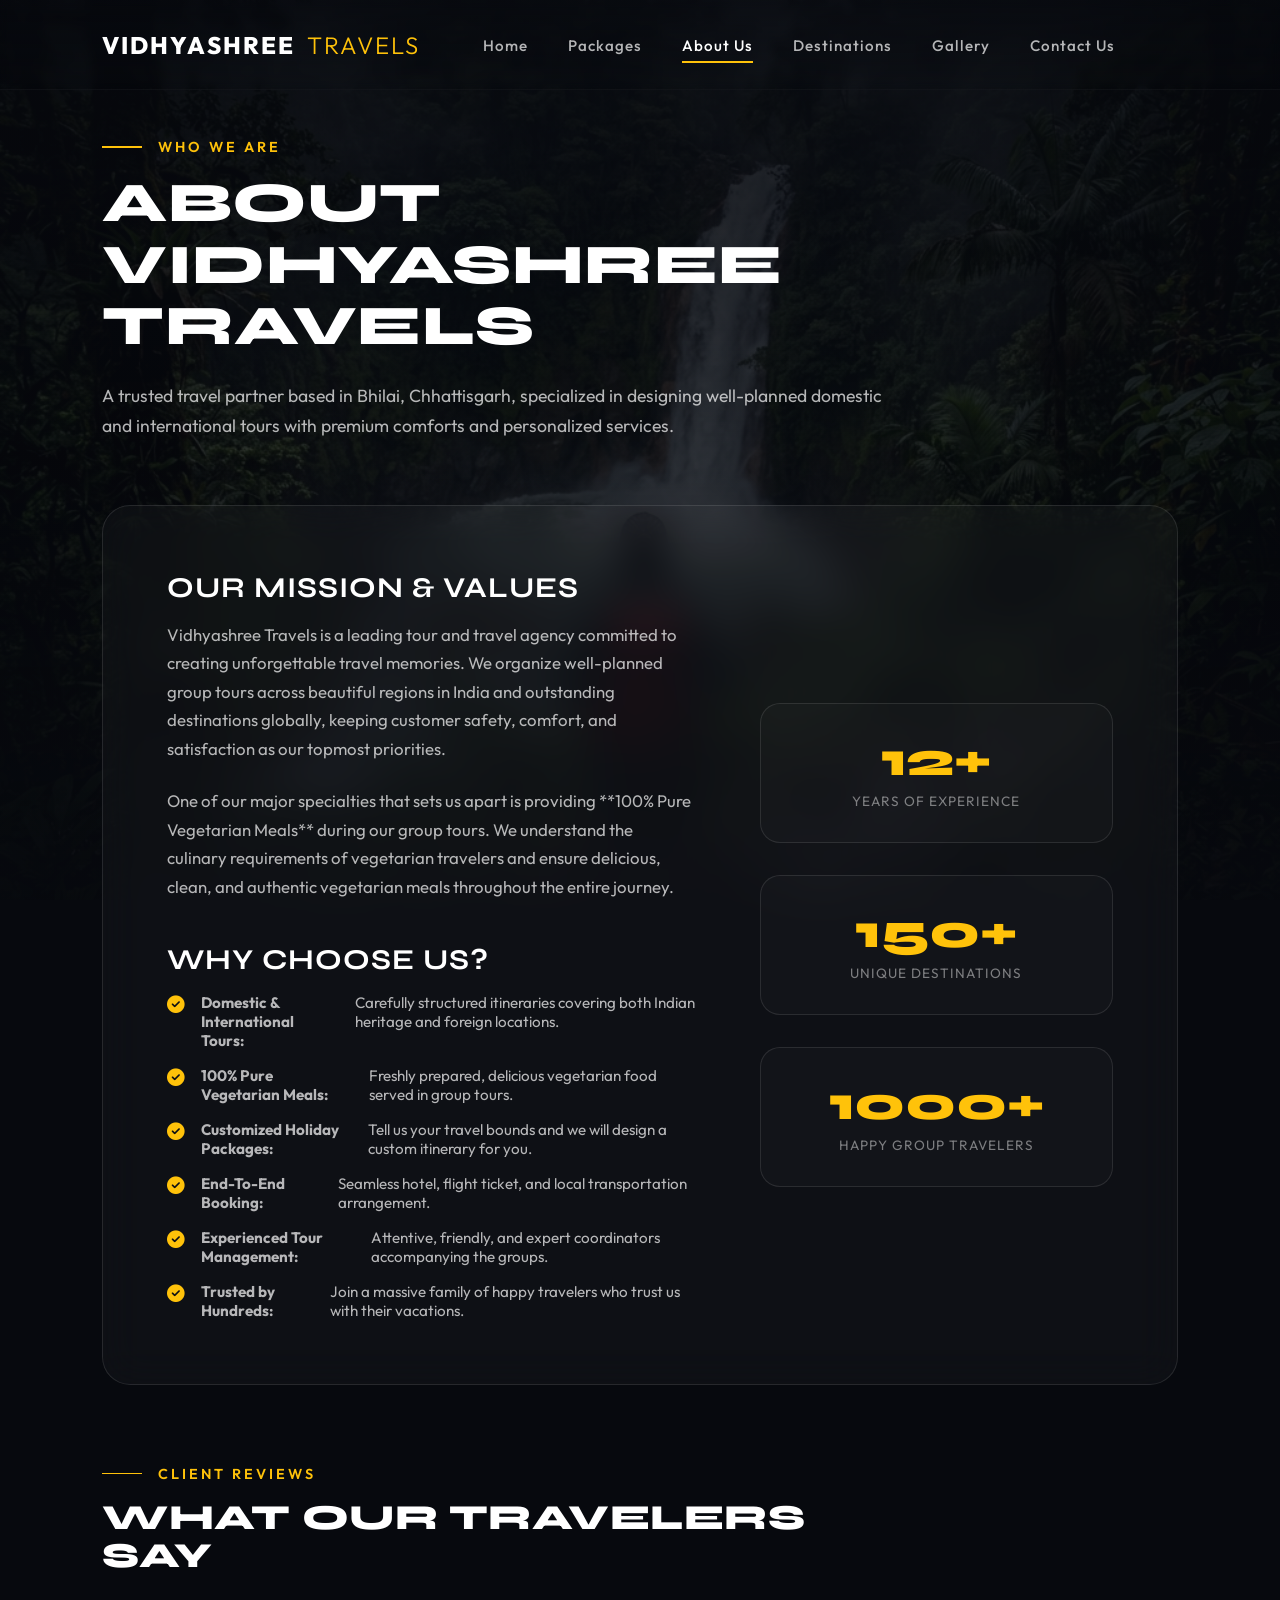
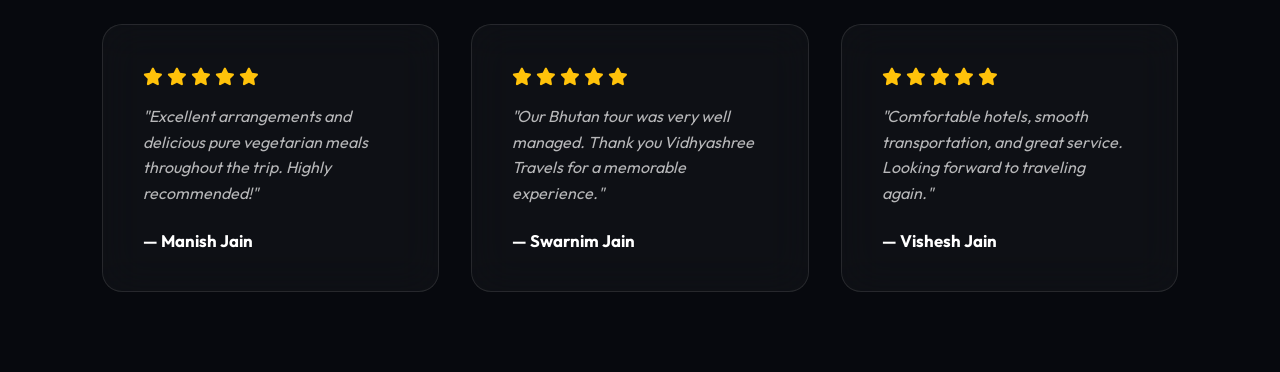
==== commit fcd1acf9: "Auto-sync: updated about.html" ====
--- a/about.html
+++ b/about.html
@@ -24,7 +24,6 @@
     <header class="site-header">
         <div class="logo">
             <a href="index.html" id="header-logo">
-                <img src="assets/logo.png" alt="Vidhyashree Travels Logo" class="logo-img">
                 <span class="logo-bold">VIDHYASHREE</span>
                 <span class="logo-light">TRAVELS</span>
             </a>
